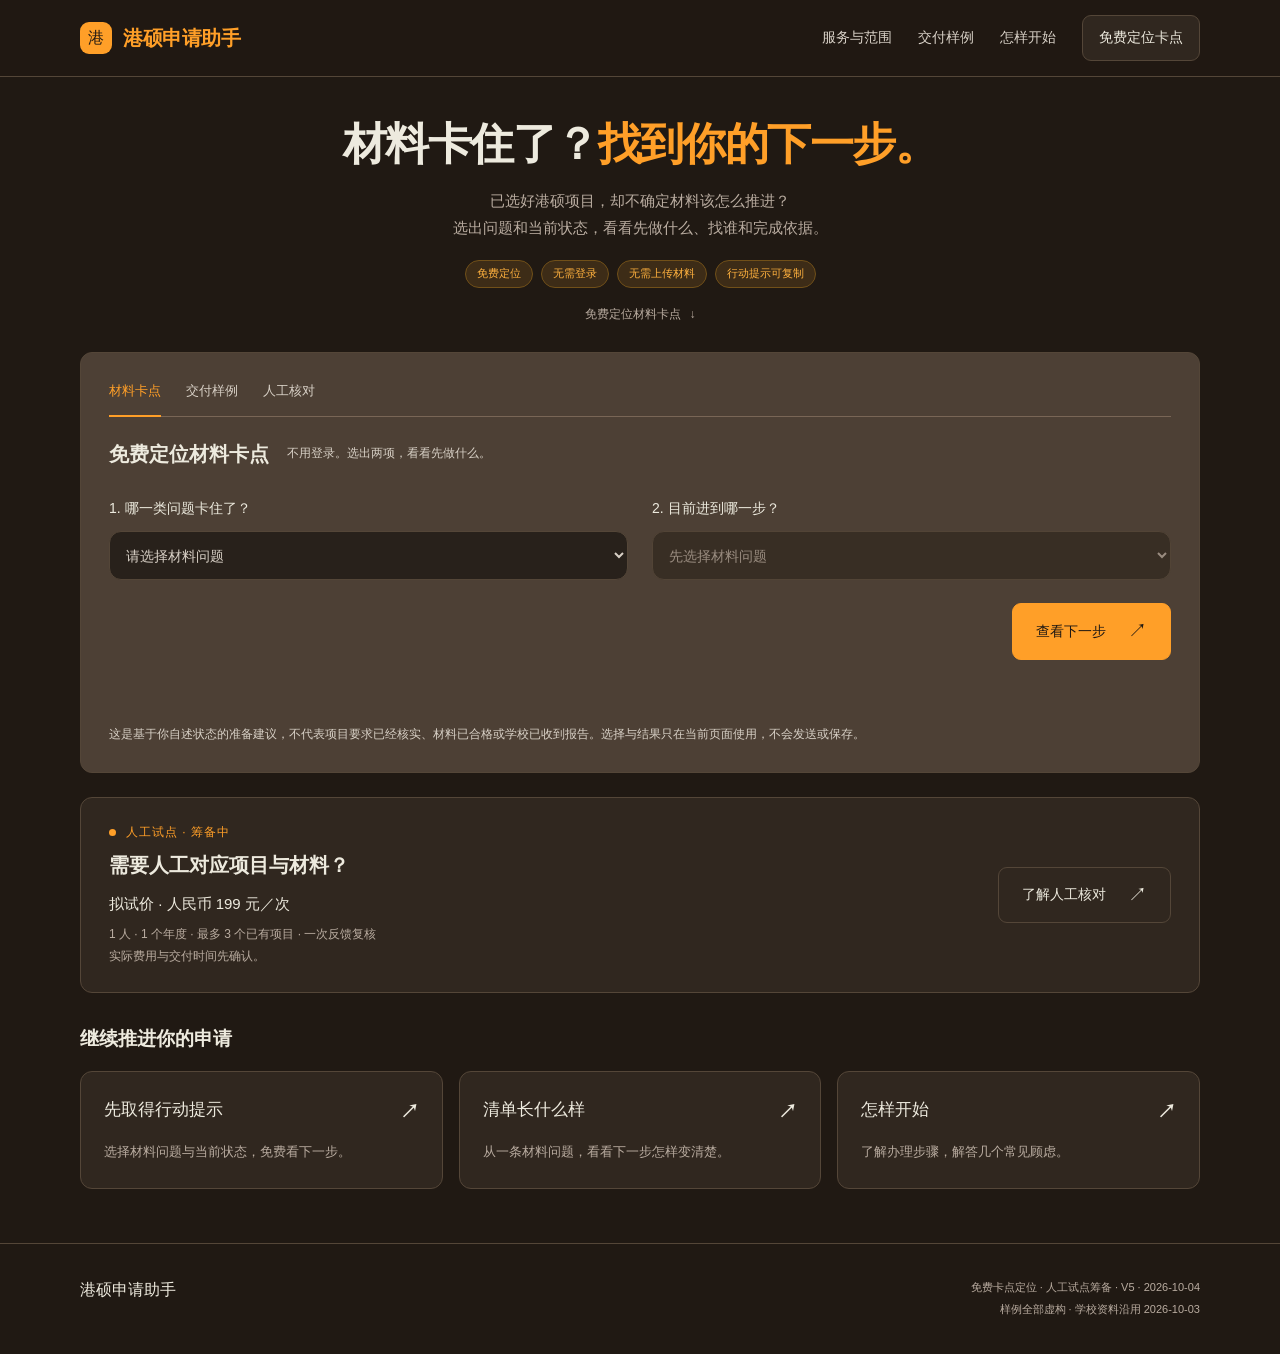
==== index.html @ a5b5af1b "Add local static preview for the Hong Kong master's application helper. Keep the site files at the r" ====
<!doctype html>
<html lang="zh-CN">
<head>
<meta charset="utf-8">
<meta name="viewport" content="width=device-width, initial-scale=1">
<title>港硕申请助手｜把材料缺口与下一步核对清楚</title>
<meta name="description" content="已选好港硕项目却被材料卡住？免费定位成绩单、条款冲突或推荐报告问题，取得下一步行动提示。">
<link rel="stylesheet" href="assets/site.css">
<script src="assets/site.js" defer></script>
</head>
<body>
<a class="skip-link" href="#main">跳到主要内容</a>
<header class="site-header">
<div class="wrap header-inner"><a class="brand" href="index.html"><span class="brand-symbol" aria-hidden="true">港</span>港硕申请助手</a><button class="menu-toggle" type="button" aria-expanded="false" aria-controls="site-nav">菜单</button><nav class="site-nav" id="site-nav" aria-label="主导航"><a href="services.html">服务与范围</a><a href="sample.html">交付样例</a><a href="guide.html">怎样开始</a><a href="#quick-check" class="nav-cta">免费定位卡点</a></nav></div>
</header>
<main id="main">
<div class="wrap">
<section class="home-hero fade-in" aria-labelledby="home-title">
<h1 id="home-title">材料卡住了？<em>找到你的下一步。</em></h1>
<p class="lead">已选好港硕项目，却不确定材料该怎么推进？<br>选出问题和当前状态，看看先做什么、找谁和完成依据。</p>
<ul class="hero-badges" aria-label="工具特点"><li>免费定位</li><li>无需登录</li><li>无需上传材料</li><li>行动提示可复制</li></ul>
<a class="hero-start" href="#quick-check">免费定位材料卡点 <span aria-hidden="true">↓</span></a>
</section>
<section class="quick-check home-tool" id="quick-check" aria-labelledby="quick-check-title">
<nav class="tool-nav" aria-label="工具入口"><a href="#quick-check" aria-current="location">材料卡点</a><a href="sample.html">交付样例</a><a href="services.html">人工核对</a></nav>
<div class="check-intro"><h2 id="quick-check-title">免费定位材料卡点</h2><p>不用登录。选出两项，看看先做什么。</p></div>
<form id="quick-check-form" hidden>
<div class="check-fields">
<div class="check-field"><label for="check-issue">1. 哪一类问题卡住了？</label><select id="check-issue" name="issue" required><option value="">请选择材料问题</option><option value="transcript">正式文件：成绩单尚缺或待核</option><option value="terms">官方条款说法不同</option><option value="report">推荐报告收件未确认</option></select></div>
<div class="check-field"><label for="check-state">2. 目前进到哪一步？</label><select id="check-state" name="state" required disabled><option value="">先选择材料问题</option></select></div>
</div>
<div class="actions"><button class="button" type="submit">查看下一步 <span class="arrow" aria-hidden="true">↗</span></button></div>
<p class="check-status" id="check-status" role="status" aria-live="polite"></p>
</form>
<noscript><p class="check-noscript">此处需要启用 JavaScript 才能按状态生成提示。你可以先看<a class="text-link" href="sample.html">材料卡点样例 ↗</a>，或前往<a class="text-link" href="consult.html#consultation">咨询页手动编辑草稿 ↗</a>。</p></noscript>
<article class="check-result" id="check-result" aria-labelledby="check-result-title" hidden>
<h3 id="check-result-title">你的下一步</h3><p class="check-selection" id="check-selection"></p>
<dl class="action-list"><div><dt>先做什么</dt><dd id="check-first"></dd></div><div><dt>找谁推进</dt><dd id="check-who"></dd></div><div><dt>完成依据</dt><dd id="check-evidence"></dd></div><div><dt>何时值得人工核对</dt><dd id="check-manual"></dd></div></dl>
<div class="actions"><button class="button secondary" id="copy-action" type="button">复制这份行动提示</button><a class="text-link" href="consult.html#consultation">整理咨询草稿 <span aria-hidden="true">↗</span></a></div>
<p class="copy-status" id="action-copy-status" role="status" aria-live="polite"></p>
<textarea class="action-copy-fallback" id="action-copy-fallback" readonly hidden aria-label="完整行动提示，供手动复制" aria-describedby="action-copy-status"></textarea>
</article>
<p class="check-disclosure">这是基于你自述状态的准备建议，不代表项目要求已经核实、材料已合格或学校已收到报告。选择与结果只在当前页面使用，不会发送或保存。</p>
</section>
<section class="home-offer" aria-labelledby="offer-title">
<div><p class="eyebrow">人工试点 · 筹备中</p><h2 id="offer-title">需要人工对应项目与材料？</h2><p class="price-inline"><strong>拟试价 · 人民币 199 元／次</strong>1 人 · 1 个年度 · 最多 3 个已有项目 · 一次反馈复核<br>实际费用与交付时间先确认。</p></div>
<a class="button secondary" href="services.html">了解人工核对 <span class="arrow" aria-hidden="true">↗</span></a>
</section>
<section class="home-explore" aria-labelledby="explore-title">
<h2 class="explore-heading" id="explore-title">继续推进你的申请</h2>
<div class="explore-grid">
<a class="explore-link" href="#quick-check"><span>先取得行动提示 <b class="arrow" aria-hidden="true">↗</b></span><p>选择材料问题与当前状态，免费看下一步。</p></a>
<a class="explore-link" href="sample.html"><span>清单长什么样 <b class="arrow" aria-hidden="true">↗</b></span><p>从一条材料问题，看看下一步怎样变清楚。</p></a>
<a class="explore-link" href="guide.html"><span>怎样开始 <b class="arrow" aria-hidden="true">↗</b></span><p>了解办理步骤，解答几个常见顾虑。</p></a>
</div>
</section>
</div>
</main>
<footer class="site-footer"><div class="wrap footer-inner"><p class="footer-brand">港硕申请助手</p><p class="footer-state">免费卡点定位 · 人工试点筹备 · V5 · 2026-10-04<br>样例全部虚构 · 学校资料沿用 2026-10-03</p></div></footer>
</body>
</html>
---- assets/site.css ----
:root{--paper:#201913;--surface:#30271f;--field:#28211b;--tool:#4d4035;--ink:#edeade;--text:#d8d0c6;--muted:#b9aca0;--line:#544638;--accent:#ff9f28;--accent-soft:#3d2c17;--warm:#453222;--sans:"Avenir Next","PingFang SC","Hiragino Sans GB","Microsoft YaHei",sans-serif}
*{box-sizing:border-box}html{scroll-behavior:smooth;scroll-padding-top:100px}body{color-scheme:dark;margin:0;background:var(--paper);color:var(--text);font:16px/1.8 var(--sans);-webkit-font-smoothing:antialiased}a{color:inherit;text-decoration:none}button,textarea,select{font:inherit}button,a,summary{-webkit-tap-highlight-color:transparent}button{cursor:pointer}
button:focus-visible,a:focus-visible,summary:focus-visible,textarea:focus-visible,select:focus-visible{outline:3px solid var(--accent);outline-offset:5px}
h1,h2,h3,p{margin:0}h1,h2,h3{color:var(--ink)}h1,h2{font-family:var(--sans);font-weight:700}h1{font-size:clamp(36px,4.5vw,58px);line-height:1.35;letter-spacing:-.03em}h2{font-size:clamp(27px,3vw,36px);line-height:1.5}h3{font-weight:600;font-size:19px;line-height:1.6}
[hidden]{display:none!important}.wrap{width:min(1120px,calc(100% - 80px));margin:auto}.narrow{width:min(880px,calc(100% - 80px));margin:auto}
.skip-link{position:fixed;z-index:30;top:-90px;left:18px;padding:10px 16px;background:var(--surface);color:var(--ink)}.skip-link:focus{top:12px}
.site-header{position:sticky;top:0;z-index:20;background:rgba(32,25,19,.97);border-bottom:1px solid var(--line)}.header-inner{height:76px;display:flex;align-items:center;justify-content:space-between;gap:30px}.brand{display:flex;align-items:center;gap:11px;white-space:nowrap;font-family:var(--sans);font-size:20px;font-weight:700;letter-spacing:-.02em;color:var(--accent)}.brand-symbol{display:grid;place-items:center;width:32px;height:32px;border-radius:9px;color:var(--paper);background:var(--accent);font-size:16px;font-weight:500}
.site-nav{display:flex;align-items:center;gap:26px;font-size:14px}.site-nav a{transition:color .18s}.site-nav a:hover,.site-nav a[aria-current=page]{color:var(--accent)}.site-nav a[aria-current=page]:not(.nav-cta){text-decoration:underline;text-decoration-color:var(--accent);text-underline-offset:8px}.nav-cta{border:1px solid var(--line);border-radius:9px;padding:9px 16px;color:var(--ink);background:var(--surface)}.nav-cta:hover{background:var(--accent-soft)}.menu-toggle{display:none;border:1px solid var(--line);border-radius:9px;background:transparent;padding:8px 14px;color:var(--ink);font-size:13px}
.eyebrow{font-size:12px;letter-spacing:.08em;color:var(--accent);display:flex;align-items:center;gap:10px;margin-bottom:24px}.eyebrow::before{content:"";width:7px;height:7px;border-radius:50%;background:currentColor}
.lead{font-size:17px;line-height:2;color:var(--muted);max-width:560px;margin-top:24px}.button{min-height:49px;display:inline-flex;align-items:center;justify-content:center;gap:22px;padding:13px 23px;border:1px solid var(--accent);border-radius:9px;color:var(--paper);background:var(--accent);font-size:14px;line-height:1.5;transition:transform .18s,background .18s}.button:hover{background:#ffb353;transform:translateY(-1px)}.button.secondary{color:var(--ink);background:transparent;border-color:var(--line)}.button.secondary:hover{background:var(--accent-soft);border-color:var(--accent)}
.arrow{font-size:19px;font-family:var(--sans)}.actions{display:flex;flex-wrap:wrap;gap:12px;margin-top:32px}.text-link{font-size:14px;display:inline-flex;align-items:center;gap:15px;border-bottom:1px solid var(--line);padding-bottom:4px}.text-link:hover{color:var(--accent);border-color:var(--accent)}
.home-hero{text-align:center;padding:36px 0 25px}.home-hero h1{font-size:clamp(30px,3.5vw,44px);line-height:1.4;letter-spacing:-.035em}.home-hero h1 em{font-style:normal;display:inline-block;color:var(--accent)}.home-hero .lead{max-width:700px;font-size:15px;line-height:1.85;margin:12px auto 0}.hero-badges{display:flex;flex-wrap:wrap;justify-content:center;gap:8px;list-style:none;padding:0;margin:18px 0 0}.hero-badges li{padding:4px 11px;border:1px solid #715019;border-radius:30px;background:var(--accent-soft);color:#ffb13e;font-size:11px;line-height:1.6}.hero-start{display:inline-flex;align-items:center;gap:9px;font-size:12px;color:var(--muted);margin-top:16px}.hero-start:hover{color:var(--accent)}.price-inline{margin-top:10px;font-size:12px;color:var(--muted);line-height:1.9}.price-inline strong{display:block;color:var(--ink);font-size:15px;font-weight:500;margin-bottom:4px}
.tag{display:inline-block;font-size:11px;line-height:1.5;border-radius:50px;padding:5px 11px;background:var(--accent-soft);color:var(--accent)}.tag.warm{background:var(--warm);color:var(--accent)}
.home-explore{padding:32px 0 54px}.home-offer{display:flex;align-items:center;justify-content:space-between;gap:30px;border:1px solid var(--line);border-radius:12px;background:var(--surface);padding:24px 28px}.home-offer .eyebrow{margin-bottom:7px}.home-offer h2{font-size:20px}.home-offer .button{flex-shrink:0}.explore-heading{font-size:19px;color:var(--ink);margin-bottom:17px}.explore-grid{display:grid;grid-template-columns:repeat(3,minmax(0,1fr));gap:16px}.explore-link{display:block;padding:23px;border:1px solid var(--line);border-radius:12px;background:var(--surface);transition:border-color .2s}.explore-link:hover{border-color:var(--accent)}.explore-link span{display:flex;justify-content:space-between;gap:16px;font-size:17px;color:var(--ink)}.explore-link p{font-size:13px;color:var(--muted);margin-top:11px;line-height:1.9}
.breadcrumb{padding-top:31px;font-size:12px;color:var(--muted);display:flex;align-items:center;flex-wrap:wrap;gap:12px}.breadcrumb a:hover{color:var(--accent)}.page-intro{padding:55px 0 57px}.page-intro .eyebrow{margin-bottom:18px}.page-intro h1{font-size:clamp(34px,4vw,48px)}.page-intro .lead{max-width:630px;font-size:16px;margin-top:21px}.page-body{padding-bottom:80px}
.service-layout{display:grid;grid-template-columns:1.24fr .9fr;gap:80px;align-items:start}.service-row{display:grid;grid-template-columns:35px 1fr;gap:21px;padding:27px 0;border-bottom:1px solid var(--line)}.service-row:first-child{padding-top:3px}.service-icon{width:29px;height:29px;border:1px solid var(--line);color:var(--accent);border-radius:50%;display:grid;place-items:center;font-size:14px;line-height:1}.service-row p{font-size:14px;color:var(--muted);margin-top:9px;max-width:460px}
.price-panel{border:1px solid var(--line);border-radius:12px;background:var(--surface);color:var(--text);padding:36px}.price-panel .eyebrow{color:var(--muted);margin-bottom:18px}.price-number{display:flex;align-items:baseline;gap:8px;color:var(--accent);font:700 60px/1.2 var(--sans)}.price-number span{font:13px/1.6 var(--sans)}.scope-list{margin:24px 0 0;padding:21px 0 0;list-style:none;border-top:1px solid var(--line);font-size:14px;line-height:2.2}.price-panel .small{margin-top:20px;color:var(--muted);font-size:12px}.price-panel .button{width:100%;margin-top:24px;background:var(--accent);color:var(--paper);border-color:var(--accent)}
.boundary{margin-top:37px;font-size:13px;color:var(--muted);line-height:2}.boundary strong{display:block;color:var(--ink);font-size:14px;margin-bottom:6px;font-weight:500}.inline-detail{margin-top:25px;border-top:1px solid var(--line);border-bottom:1px solid var(--line);font-size:14px}.inline-detail summary{padding:19px 0;cursor:pointer;color:var(--ink)}.inline-detail p{font-size:13px;color:var(--muted);padding:0 0 20px;line-height:2}
.page-next{margin-top:50px;border-top:1px solid var(--line);padding-top:26px;display:flex;justify-content:space-between;align-items:center;gap:25px;font-size:14px;color:var(--muted)}
.case-feature{display:grid;grid-template-columns:1fr 1fr;gap:58px;background:var(--surface);border:1px solid var(--line);border-radius:12px;padding:42px}.case-feature h2{margin-top:18px;font-size:30px}.case-feature .case-quote{font-size:18px;color:var(--ink);line-height:1.9;font-family:var(--sans);max-width:330px}.case-feature .case-caption{font-size:13px;color:var(--muted);margin-top:18px;max-width:350px}.case-result{padding-top:0}.case-result div{padding:17px 0;border-bottom:1px solid var(--line)}.case-result div:first-child{padding-top:0}.case-result div:last-child{border-bottom:0}.case-result dt{font-size:11px;color:var(--accent);margin-bottom:5px}.case-result dd{margin:0;font-size:15px;color:var(--ink)}
.other-cases{margin-top:39px}.other-cases h2{font:14px/1.8 var(--sans);color:var(--muted);margin-bottom:11px}.case-link{display:flex;align-items:center;justify-content:space-between;gap:20px;padding:23px 0;border-bottom:1px solid var(--line)}.case-link h3{font-size:17px;font-weight:500}.case-link p{font-size:13px;color:var(--muted);margin-top:6px}.case-link:hover h3{color:var(--accent)}.source-note{font-size:11px;color:var(--muted);line-height:1.9;margin-top:28px}
.case-nav{display:flex;flex-wrap:wrap;gap:10px;margin-bottom:29px}.case-nav a{padding:9px 16px;border:1px solid var(--line);border-radius:50px;font-size:13px;background:transparent}.case-nav a[aria-current=page]{background:var(--accent-soft);border-color:var(--accent);color:var(--accent)}
.detail-sheet{border:1px solid var(--line);border-radius:12px;background:var(--surface);padding:38px 42px}.status-row{display:flex;flex-wrap:wrap;align-items:center;gap:14px;font-size:12px;color:var(--muted);padding-bottom:26px;border-bottom:1px solid var(--line)}.detail-step{padding:26px 0;display:grid;grid-template-columns:120px 1fr;gap:24px;border-bottom:1px solid var(--line)}.detail-step:last-child{border-bottom:0;padding-bottom:0}.detail-step h2{font:13px/2 var(--sans);color:var(--accent)}.detail-step h3{font-size:18px;font-weight:500;margin-bottom:9px}.detail-step p{font-size:14px;color:var(--muted);line-height:2}
.reference-data{margin-top:33px;border-top:1px solid var(--line);border-bottom:1px solid var(--line)}.reference-data>summary{padding:22px 0;font-size:14px;cursor:pointer;color:var(--ink)}.reference-data>div{padding-bottom:24px}.project-card{padding:22px 0;border-top:1px solid var(--line)}.project-heading{display:flex;justify-content:space-between;align-items:start;gap:20px}.project-heading h3{font-size:17px}.project-heading p{font-size:11px;color:var(--muted);margin-top:4px}.project-status{font-size:11px;flex-shrink:0;color:var(--accent)}.project-facts{display:grid;grid-template-columns:1fr 1fr;gap:22px;margin:24px 0}.project-facts dt{font-size:11px;color:var(--accent);margin-bottom:5px}.project-facts dd{margin:0;font-size:13px;color:var(--muted)}.project-sources{display:flex;flex-wrap:wrap;gap:10px 18px;font-size:11px;color:var(--muted)}.project-sources a{border-bottom:1px solid var(--line)}
.guide-layout{display:grid;grid-template-columns:1fr 1fr;gap:78px}.step-item{padding:26px 0 30px;display:grid;grid-template-columns:38px 1fr;gap:17px;border-bottom:1px solid var(--line)}.step-item:first-child{padding-top:0}.step-item .step-number{font:700 23px/1.6 var(--sans);color:var(--accent)}.step-item p{margin-top:9px;font-size:14px;color:var(--muted)}.faq-heading{font-size:15px;margin-bottom:8px}
.faq details{border-bottom:1px solid var(--line)}.faq summary{cursor:pointer;font-size:15px;color:var(--ink);padding:20px 0;list-style:none;display:flex;align-items:center;justify-content:space-between;gap:20px}.faq summary::-webkit-details-marker{display:none}.faq summary::after{content:"+";font-size:21px;font-weight:300}.faq details[open] summary::after{content:"−"}.faq details p{padding:0 0 22px;font-size:13px;color:var(--muted);line-height:2}
.contact-layout{display:grid;grid-template-columns:.8fr 1.2fr;gap:70px;align-items:start}.contact-note{font-size:15px;color:var(--muted);max-width:350px}.contact-note .tag{margin-bottom:18px}.contact-note p{margin-bottom:20px}.contact-hints{list-style:none;margin:0;padding:22px 0 0;border-top:1px solid var(--line);font-size:13px;line-height:2.4}.contact-hints li{display:flex;gap:13px}.contact-hints span{color:var(--accent)}
.draft-panel{background:var(--surface);border:1px solid var(--line);border-radius:12px;padding:30px}.draft-panel label{display:block;font-size:14px;color:var(--ink);margin-bottom:15px}.draft-panel textarea{display:block;width:100%;min-height:235px;resize:vertical;border:1px solid var(--line);border-radius:12px;background:var(--field);padding:20px;color:var(--text);font-size:14px;line-height:2}.draft-panel .actions{margin-top:21px;align-items:center}.draft-panel .small{font-size:12px;color:var(--muted)}.copy-status{min-height:27px;margin-top:15px;font-size:12px;color:var(--accent);line-height:1.9}
.quick-check{background:var(--tool);border:1px solid var(--line);border-radius:12px;padding:26px 28px;margin-bottom:24px}.check-intro h2{font-size:24px}.check-intro p{font-size:14px;color:var(--text);margin-top:8px}.check-fields{display:grid;grid-template-columns:1fr 1fr;gap:24px;margin-top:27px}.check-field{min-width:0}.check-field label{display:block;font-size:14px;color:var(--ink);margin-bottom:10px}.check-field select{display:block;width:100%;min-width:0;min-height:49px;border:1px solid var(--line);border-radius:12px;background:var(--field);padding:10px 12px;color:var(--text);font-size:14px}.check-field select:disabled{color:var(--muted);background:var(--surface)}.quick-check .actions{margin-top:23px;align-items:center}#quick-check-form .actions{justify-content:flex-end}.check-status{min-height:27px;margin-top:15px;font-size:12px;color:var(--accent)}.check-result{border-top:1px solid var(--line);padding-top:25px;margin-top:10px}.action-copy-fallback{display:block;width:100%;min-height:260px;resize:vertical;border:1px solid var(--line);border-radius:12px;background:var(--field);padding:16px;color:var(--text);font-size:13px;line-height:2;margin-top:15px}.check-result h3{font-family:var(--sans);font-size:24px}.check-selection{font-size:13px;color:var(--muted);margin-top:10px}.action-list{margin:20px 0 0}.action-list div{display:grid;grid-template-columns:145px 1fr;gap:20px;border-bottom:1px solid var(--line);padding:15px 0}.action-list dt{color:var(--accent);font-size:13px}.action-list dd{margin:0;font-size:14px;overflow-wrap:anywhere}.action-list div:last-child{border-bottom:0}.check-disclosure,.check-noscript{font-size:12px;color:var(--text);line-height:2;margin-top:20px}.check-noscript .text-link{font-size:12px;margin:0 4px}.consultation-title{font-size:27px;margin-bottom:29px}.free-service{display:flex;align-items:center;justify-content:space-between;gap:35px;padding:29px 0 36px;margin-bottom:40px;border-bottom:1px solid var(--line)}.free-service .eyebrow{margin-bottom:13px}.free-service h2{font-size:27px}.free-service p:not(.eyebrow){font-size:14px;color:var(--muted);margin-top:13px;max-width:640px}.free-service .button{flex-shrink:0}
.tool-nav{display:flex;flex-wrap:wrap;gap:25px;border-bottom:1px solid #796656;padding-bottom:13px;margin-bottom:22px;font-size:13px;color:var(--text)}.tool-nav a{position:relative}.tool-nav a[aria-current=location]{color:var(--accent)}.tool-nav a[aria-current=location]::after{content:"";position:absolute;left:0;right:0;bottom:-14px;height:2px;background:var(--accent)}.tool-nav a:hover{color:var(--accent)}.home-tool .check-intro{display:flex;align-items:center;flex-wrap:wrap;gap:7px 18px}.home-tool .check-intro h2{font-size:20px}.home-tool .check-intro p{margin:0;font-size:12px}
.site-footer{border-top:1px solid var(--line);padding:32px 0 34px;font-size:11px;color:var(--muted)}.footer-inner{display:flex;justify-content:space-between;gap:30px;align-items:start}.footer-brand{font-family:var(--sans);font-size:16px;color:var(--ink)}.footer-state{text-align:right;line-height:2}
.fade-in{animation:arrive .55s both}@keyframes arrive{from{opacity:0;transform:translateY(10px)}to{opacity:1;transform:translateY(0)}}
@media(max-width:1000px){.site-nav{gap:20px}.service-layout,.guide-layout{gap:45px}.case-feature{gap:35px;padding:34px}.contact-layout{gap:38px}}
@media(max-width:760px){
.wrap,.narrow{width:calc(100% - 40px)}.header-inner{height:68px;gap:14px}.brand{font-size:18px}.brand-symbol{width:29px;height:29px;font-size:14px}.menu-toggle{display:block}
.site-nav{display:none;position:absolute;top:67px;left:0;right:0;padding:22px 20px 27px;background:var(--paper);border-bottom:1px solid var(--line);box-shadow:0 12px 18px #0003;flex-direction:column;align-items:stretch;gap:0}.site-nav.is-open{display:flex}.site-nav a{padding:13px 18px}.site-nav .nav-cta{margin-top:10px;text-align:center}
.home-hero{padding:31px 0 24px}.home-hero h1{font-size:31px}.home-hero .lead{font-size:13px}.hero-badges{gap:6px;margin-top:14px}.hero-badges li{font-size:10px;padding:4px 9px}.hero-start{margin-top:13px}h1{font-size:39px;line-height:1.4}.eyebrow{margin-bottom:21px;font-size:11px}.lead{font-size:15px;margin-top:21px}.actions{margin-top:27px;gap:10px}.button{padding:13px 18px;font-size:13px;gap:17px;min-height:48px}.price-inline{margin-top:10px;font-size:11px}.price-inline strong{font-size:14px}
.home-explore{padding:27px 0 40px}.home-offer{flex-direction:column;align-items:start;gap:19px;padding:23px}.home-offer h2{font-size:18px}.explore-heading{margin-bottom:12px}.explore-grid{grid-template-columns:1fr;gap:11px}.explore-link{padding:20px}.explore-link span{font-size:18px}.explore-link p{margin-top:7px;font-size:12px}
.breadcrumb{padding-top:23px;font-size:11px}.page-intro{padding:35px 0 37px}.page-intro h1{font-size:34px;line-height:1.5}.page-intro .lead{font-size:14px;margin-top:16px}.page-body{padding-bottom:48px}
.service-layout,.guide-layout,.contact-layout{grid-template-columns:1fr;gap:35px}.service-row{padding:23px 0;gap:16px;grid-template-columns:30px 1fr}.service-row h3{font-size:18px}.service-row p{font-size:13px}.price-panel{padding:29px}.price-number{font-size:53px}.boundary{margin-top:27px}.page-next{margin-top:35px;padding-top:22px;align-items:start;flex-direction:column;gap:16px;font-size:13px}
.case-feature{grid-template-columns:1fr;gap:27px;padding:27px 25px;border-radius:12px}.case-feature h2{font-size:26px;margin-top:15px}.case-feature .case-quote{font-size:18px}.case-feature .case-caption{font-size:12px;margin-top:15px}.case-result{margin:0}.case-result dd{font-size:14px}
.other-cases{margin-top:30px}.case-link{padding:20px 0}.case-link h3{font-size:16px}.case-link p{font-size:12px}.case-nav{gap:8px;margin-bottom:23px}.case-nav a{font-size:12px;padding:8px 13px}.detail-sheet{padding:27px 25px;border-radius:12px}.detail-step{grid-template-columns:1fr;gap:10px;padding:23px 0}.detail-step h3{font-size:17px}.detail-step p{font-size:13px}.project-heading{flex-direction:column;gap:7px}.project-facts{grid-template-columns:1fr;gap:17px}.source-note{margin-top:24px;font-size:10px}
.guide-layout{gap:40px}.step-item{padding:22px 0 25px}.step-item h3{font-size:18px}.step-item p{font-size:13px}.contact-note{max-width:none;font-size:14px}.draft-panel{padding:25px 22px;border-radius:12px}.draft-panel textarea{padding:16px;min-height:270px;font-size:13px}.draft-panel .actions{gap:15px}
.quick-check{padding:23px 20px;border-radius:12px;margin-bottom:20px}.tool-nav{gap:20px;font-size:12px;margin-bottom:21px}.home-tool .check-intro h2{font-size:20px}.check-intro h2{font-size:25px}.check-intro p{font-size:13px}.check-fields{grid-template-columns:1fr;gap:20px;margin-top:23px}.check-field select{font-size:13px}.action-list div{grid-template-columns:1fr;gap:7px;padding:17px 0}.action-list dd{font-size:13px}.check-result h3{font-size:23px}.quick-check .actions{gap:17px}.consultation-title{font-size:25px;margin-bottom:23px}.free-service{flex-direction:column;align-items:start;gap:22px;padding:0 0 30px;margin-bottom:32px}.free-service h2{font-size:25px}.free-service p:not(.eyebrow){font-size:13px}
.site-footer{padding:27px 0}.footer-inner{flex-direction:column;gap:13px}.footer-state{text-align:left;font-size:10px}
}
@media(prefers-reduced-motion:reduce){html{scroll-behavior:auto}*,*::before,*::after{animation:none!important;transition:none!important}}
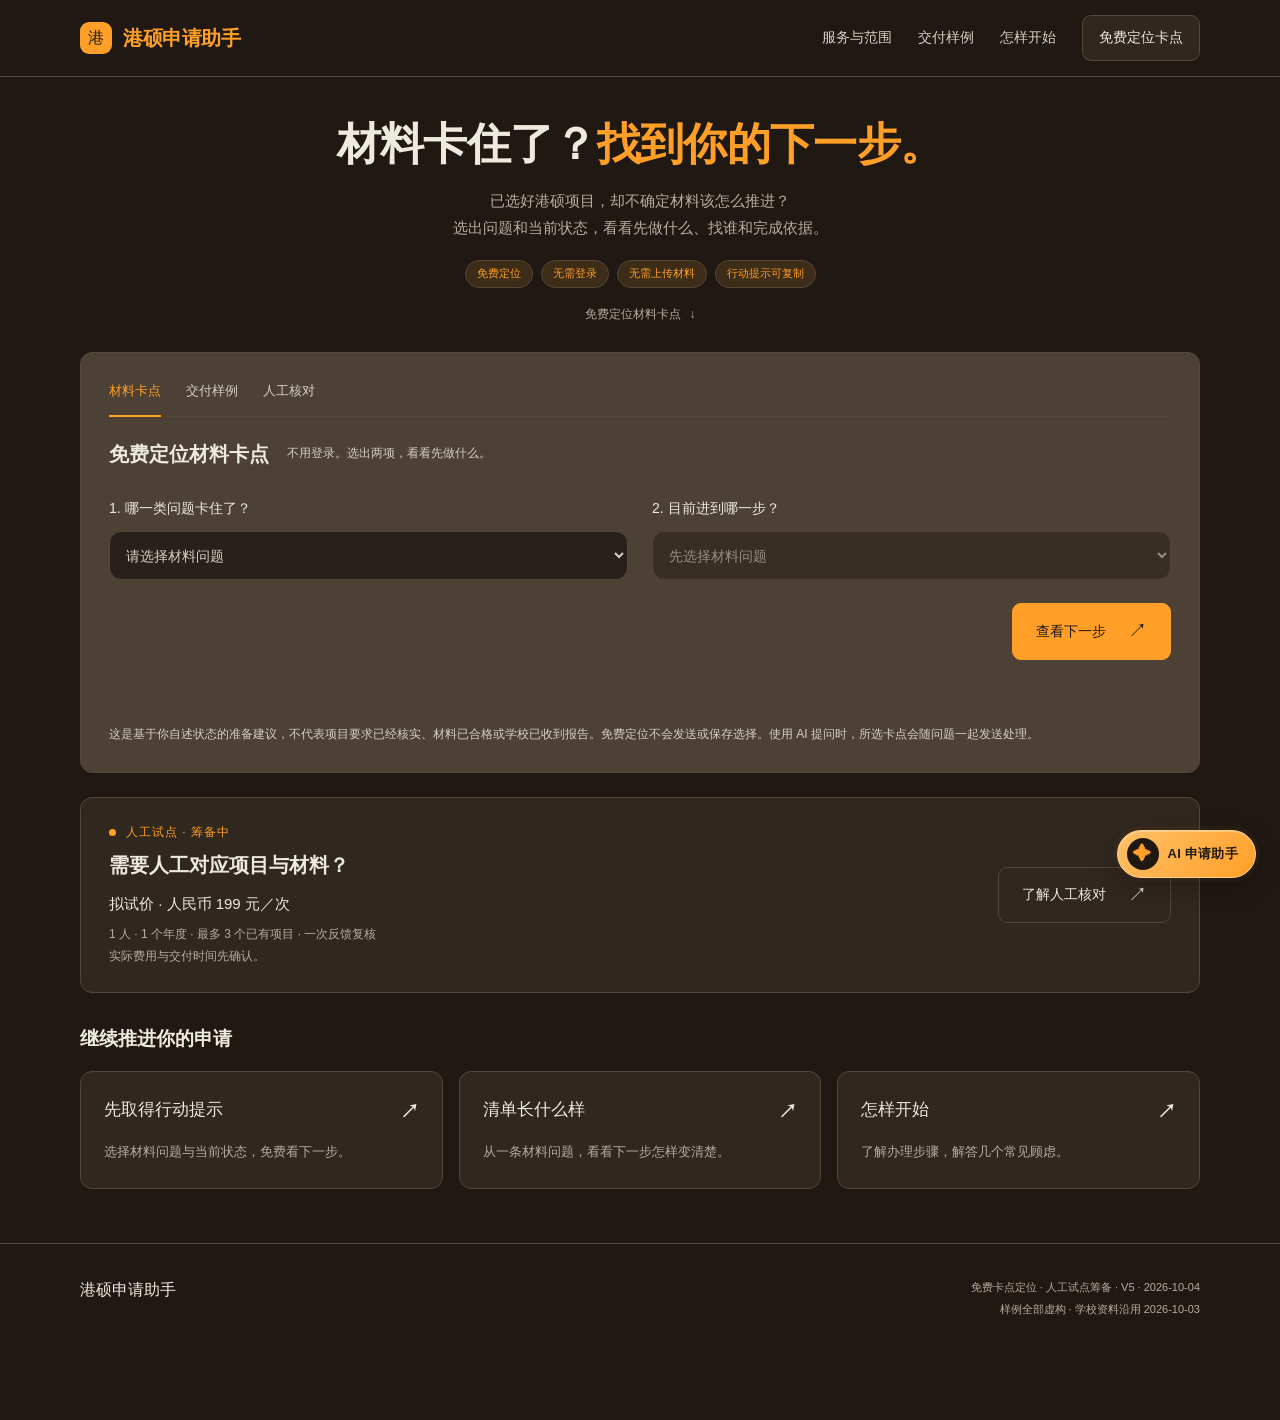
==== commit c82c5707: "Add DeepSeek assistant and update AI launcher" ====
--- a/index.html
+++ b/index.html
@@ -6,7 +6,9 @@
 <title>港硕申请助手｜把材料缺口与下一步核对清楚</title>
 <meta name="description" content="已选好港硕项目却被材料卡住？免费定位成绩单、条款冲突或推荐报告问题，取得下一步行动提示。">
 <link rel="stylesheet" href="assets/site.css">
+<link rel="stylesheet" href="assets/assistant.css">
 <script src="assets/site.js" defer></script>
+<script src="assets/assistant.js" defer></script>
 </head>
 <body>
 <a class="skip-link" href="#main">跳到主要内容</a>
@@ -40,7 +42,7 @@
 <p class="copy-status" id="action-copy-status" role="status" aria-live="polite"></p>
 <textarea class="action-copy-fallback" id="action-copy-fallback" readonly hidden aria-label="完整行动提示，供手动复制" aria-describedby="action-copy-status"></textarea>
 </article>
-<p class="check-disclosure">这是基于你自述状态的准备建议，不代表项目要求已经核实、材料已合格或学校已收到报告。选择与结果只在当前页面使用，不会发送或保存。</p>
+<p class="check-disclosure">这是基于你自述状态的准备建议，不代表项目要求已经核实、材料已合格或学校已收到报告。免费定位不会发送或保存选择。使用 AI 提问时，所选卡点会随问题一起发送处理。</p>
 </section>
 <section class="home-offer" aria-labelledby="offer-title">
 <div><p class="eyebrow">人工试点 · 筹备中</p><h2 id="offer-title">需要人工对应项目与材料？</h2><p class="price-inline"><strong>拟试价 · 人民币 199 元／次</strong>1 人 · 1 个年度 · 最多 3 个已有项目 · 一次反馈复核<br>实际费用与交付时间先确认。</p></div>
--- a/assets/site.css
+++ b/assets/site.css
@@ -1,7 +1,7 @@
 :root{--paper:#201913;--surface:#30271f;--field:#28211b;--tool:#4d4035;--ink:#edeade;--text:#d8d0c6;--muted:#b9aca0;--line:#544638;--accent:#ff9f28;--accent-soft:#3d2c17;--warm:#453222;--sans:"Avenir Next","PingFang SC","Hiragino Sans GB","Microsoft YaHei",sans-serif}
 *{box-sizing:border-box}html{scroll-behavior:smooth;scroll-padding-top:100px}body{color-scheme:dark;margin:0;background:var(--paper);color:var(--text);font:16px/1.8 var(--sans);-webkit-font-smoothing:antialiased}a{color:inherit;text-decoration:none}button,textarea,select{font:inherit}button,a,summary{-webkit-tap-highlight-color:transparent}button{cursor:pointer}
 button:focus-visible,a:focus-visible,summary:focus-visible,textarea:focus-visible,select:focus-visible{outline:3px solid var(--accent);outline-offset:5px}
-h1,h2,h3,p{margin:0}h1,h2,h3{color:var(--ink)}h1,h2{font-family:var(--sans);font-weight:700}h1{font-size:clamp(36px,4.5vw,58px);line-height:1.35;letter-spacing:-.03em}h2{font-size:clamp(27px,3vw,36px);line-height:1.5}h3{font-weight:600;font-size:19px;line-height:1.6}
+h1,h2,h3,p{margin:0}h1,h2,h3{color:var(--ink)}h1,h2{font-family:var(--sans);font-weight:700}h1{font-size:clamp(36px,4.5vw,58px);line-height:1.35;letter-spacing:-.01em}h2{font-size:clamp(27px,3vw,36px);line-height:1.5}h3{font-weight:600;font-size:19px;line-height:1.6}
 [hidden]{display:none!important}.wrap{width:min(1120px,calc(100% - 80px));margin:auto}.narrow{width:min(880px,calc(100% - 80px));margin:auto}
 .skip-link{position:fixed;z-index:30;top:-90px;left:18px;padding:10px 16px;background:var(--surface);color:var(--ink)}.skip-link:focus{top:12px}
 .site-header{position:sticky;top:0;z-index:20;background:rgba(32,25,19,.97);border-bottom:1px solid var(--line)}.header-inner{height:76px;display:flex;align-items:center;justify-content:space-between;gap:30px}.brand{display:flex;align-items:center;gap:11px;white-space:nowrap;font-family:var(--sans);font-size:20px;font-weight:700;letter-spacing:-.02em;color:var(--accent)}.brand-symbol{display:grid;place-items:center;width:32px;height:32px;border-radius:9px;color:var(--paper);background:var(--accent);font-size:16px;font-weight:500}
@@ -9,7 +9,7 @@
 .eyebrow{font-size:12px;letter-spacing:.08em;color:var(--accent);display:flex;align-items:center;gap:10px;margin-bottom:24px}.eyebrow::before{content:"";width:7px;height:7px;border-radius:50%;background:currentColor}
 .lead{font-size:17px;line-height:2;color:var(--muted);max-width:560px;margin-top:24px}.button{min-height:49px;display:inline-flex;align-items:center;justify-content:center;gap:22px;padding:13px 23px;border:1px solid var(--accent);border-radius:9px;color:var(--paper);background:var(--accent);font-size:14px;line-height:1.5;transition:transform .18s,background .18s}.button:hover{background:#ffb353;transform:translateY(-1px)}.button.secondary{color:var(--ink);background:transparent;border-color:var(--line)}.button.secondary:hover{background:var(--accent-soft);border-color:var(--accent)}
 .arrow{font-size:19px;font-family:var(--sans)}.actions{display:flex;flex-wrap:wrap;gap:12px;margin-top:32px}.text-link{font-size:14px;display:inline-flex;align-items:center;gap:15px;border-bottom:1px solid var(--line);padding-bottom:4px}.text-link:hover{color:var(--accent);border-color:var(--accent)}
-.home-hero{text-align:center;padding:36px 0 25px}.home-hero h1{font-size:clamp(30px,3.5vw,44px);line-height:1.4;letter-spacing:-.035em}.home-hero h1 em{font-style:normal;display:inline-block;color:var(--accent)}.home-hero .lead{max-width:700px;font-size:15px;line-height:1.85;margin:12px auto 0}.hero-badges{display:flex;flex-wrap:wrap;justify-content:center;gap:8px;list-style:none;padding:0;margin:18px 0 0}.hero-badges li{padding:4px 11px;border:1px solid #715019;border-radius:30px;background:var(--accent-soft);color:#ffb13e;font-size:11px;line-height:1.6}.hero-start{display:inline-flex;align-items:center;gap:9px;font-size:12px;color:var(--muted);margin-top:16px}.hero-start:hover{color:var(--accent)}.price-inline{margin-top:10px;font-size:12px;color:var(--muted);line-height:1.9}.price-inline strong{display:block;color:var(--ink);font-size:15px;font-weight:500;margin-bottom:4px}
+.home-hero{text-align:center;padding:36px 0 25px}.home-hero h1{font-size:clamp(30px,3.5vw,44px);line-height:1.4;letter-spacing:-.015em}.home-hero h1 em{font-style:normal;display:inline-block;color:var(--accent)}.home-hero .lead{max-width:700px;font-size:15px;line-height:1.85;margin:12px auto 0}.hero-badges{display:flex;flex-wrap:wrap;justify-content:center;gap:8px;list-style:none;padding:0;margin:18px 0 0}.hero-badges li{padding:4px 11px;border:1px solid var(--line);border-radius:30px;background:var(--accent-soft);color:var(--accent);font-size:11px;line-height:1.6}.hero-start{display:inline-flex;align-items:center;gap:9px;font-size:12px;color:var(--muted);margin-top:16px}.hero-start:hover{color:var(--accent)}.price-inline{margin-top:10px;font-size:12px;color:var(--muted);line-height:1.9}.price-inline strong{display:block;color:var(--ink);font-size:15px;font-weight:500;margin-bottom:4px}
 .tag{display:inline-block;font-size:11px;line-height:1.5;border-radius:50px;padding:5px 11px;background:var(--accent-soft);color:var(--accent)}.tag.warm{background:var(--warm);color:var(--accent)}
 .home-explore{padding:32px 0 54px}.home-offer{display:flex;align-items:center;justify-content:space-between;gap:30px;border:1px solid var(--line);border-radius:12px;background:var(--surface);padding:24px 28px}.home-offer .eyebrow{margin-bottom:7px}.home-offer h2{font-size:20px}.home-offer .button{flex-shrink:0}.explore-heading{font-size:19px;color:var(--ink);margin-bottom:17px}.explore-grid{display:grid;grid-template-columns:repeat(3,minmax(0,1fr));gap:16px}.explore-link{display:block;padding:23px;border:1px solid var(--line);border-radius:12px;background:var(--surface);transition:border-color .2s}.explore-link:hover{border-color:var(--accent)}.explore-link span{display:flex;justify-content:space-between;gap:16px;font-size:17px;color:var(--ink)}.explore-link p{font-size:13px;color:var(--muted);margin-top:11px;line-height:1.9}
 .breadcrumb{padding-top:31px;font-size:12px;color:var(--muted);display:flex;align-items:center;flex-wrap:wrap;gap:12px}.breadcrumb a:hover{color:var(--accent)}.page-intro{padding:55px 0 57px}.page-intro .eyebrow{margin-bottom:18px}.page-intro h1{font-size:clamp(34px,4vw,48px)}.page-intro .lead{max-width:630px;font-size:16px;margin-top:21px}.page-body{padding-bottom:80px}
@@ -27,7 +27,7 @@
 .contact-layout{display:grid;grid-template-columns:.8fr 1.2fr;gap:70px;align-items:start}.contact-note{font-size:15px;color:var(--muted);max-width:350px}.contact-note .tag{margin-bottom:18px}.contact-note p{margin-bottom:20px}.contact-hints{list-style:none;margin:0;padding:22px 0 0;border-top:1px solid var(--line);font-size:13px;line-height:2.4}.contact-hints li{display:flex;gap:13px}.contact-hints span{color:var(--accent)}
 .draft-panel{background:var(--surface);border:1px solid var(--line);border-radius:12px;padding:30px}.draft-panel label{display:block;font-size:14px;color:var(--ink);margin-bottom:15px}.draft-panel textarea{display:block;width:100%;min-height:235px;resize:vertical;border:1px solid var(--line);border-radius:12px;background:var(--field);padding:20px;color:var(--text);font-size:14px;line-height:2}.draft-panel .actions{margin-top:21px;align-items:center}.draft-panel .small{font-size:12px;color:var(--muted)}.copy-status{min-height:27px;margin-top:15px;font-size:12px;color:var(--accent);line-height:1.9}
 .quick-check{background:var(--tool);border:1px solid var(--line);border-radius:12px;padding:26px 28px;margin-bottom:24px}.check-intro h2{font-size:24px}.check-intro p{font-size:14px;color:var(--text);margin-top:8px}.check-fields{display:grid;grid-template-columns:1fr 1fr;gap:24px;margin-top:27px}.check-field{min-width:0}.check-field label{display:block;font-size:14px;color:var(--ink);margin-bottom:10px}.check-field select{display:block;width:100%;min-width:0;min-height:49px;border:1px solid var(--line);border-radius:12px;background:var(--field);padding:10px 12px;color:var(--text);font-size:14px}.check-field select:disabled{color:var(--muted);background:var(--surface)}.quick-check .actions{margin-top:23px;align-items:center}#quick-check-form .actions{justify-content:flex-end}.check-status{min-height:27px;margin-top:15px;font-size:12px;color:var(--accent)}.check-result{border-top:1px solid var(--line);padding-top:25px;margin-top:10px}.action-copy-fallback{display:block;width:100%;min-height:260px;resize:vertical;border:1px solid var(--line);border-radius:12px;background:var(--field);padding:16px;color:var(--text);font-size:13px;line-height:2;margin-top:15px}.check-result h3{font-family:var(--sans);font-size:24px}.check-selection{font-size:13px;color:var(--muted);margin-top:10px}.action-list{margin:20px 0 0}.action-list div{display:grid;grid-template-columns:145px 1fr;gap:20px;border-bottom:1px solid var(--line);padding:15px 0}.action-list dt{color:var(--accent);font-size:13px}.action-list dd{margin:0;font-size:14px;overflow-wrap:anywhere}.action-list div:last-child{border-bottom:0}.check-disclosure,.check-noscript{font-size:12px;color:var(--text);line-height:2;margin-top:20px}.check-noscript .text-link{font-size:12px;margin:0 4px}.consultation-title{font-size:27px;margin-bottom:29px}.free-service{display:flex;align-items:center;justify-content:space-between;gap:35px;padding:29px 0 36px;margin-bottom:40px;border-bottom:1px solid var(--line)}.free-service .eyebrow{margin-bottom:13px}.free-service h2{font-size:27px}.free-service p:not(.eyebrow){font-size:14px;color:var(--muted);margin-top:13px;max-width:640px}.free-service .button{flex-shrink:0}
-.tool-nav{display:flex;flex-wrap:wrap;gap:25px;border-bottom:1px solid #796656;padding-bottom:13px;margin-bottom:22px;font-size:13px;color:var(--text)}.tool-nav a{position:relative}.tool-nav a[aria-current=location]{color:var(--accent)}.tool-nav a[aria-current=location]::after{content:"";position:absolute;left:0;right:0;bottom:-14px;height:2px;background:var(--accent)}.tool-nav a:hover{color:var(--accent)}.home-tool .check-intro{display:flex;align-items:center;flex-wrap:wrap;gap:7px 18px}.home-tool .check-intro h2{font-size:20px}.home-tool .check-intro p{margin:0;font-size:12px}
+.tool-nav{display:flex;flex-wrap:wrap;gap:25px;border-bottom:1px solid var(--line);padding-bottom:13px;margin-bottom:22px;font-size:13px;color:var(--text)}.tool-nav a{position:relative}.tool-nav a[aria-current=location]{color:var(--accent)}.tool-nav a[aria-current=location]::after{content:"";position:absolute;left:0;right:0;bottom:-14px;height:2px;background:var(--accent)}.tool-nav a:hover{color:var(--accent)}.home-tool .check-intro{display:flex;align-items:center;flex-wrap:wrap;gap:7px 18px}.home-tool .check-intro h2{font-size:20px}.home-tool .check-intro p{margin:0;font-size:12px}
 .site-footer{border-top:1px solid var(--line);padding:32px 0 34px;font-size:11px;color:var(--muted)}.footer-inner{display:flex;justify-content:space-between;gap:30px;align-items:start}.footer-brand{font-family:var(--sans);font-size:16px;color:var(--ink)}.footer-state{text-align:right;line-height:2}
 .fade-in{animation:arrive .55s both}@keyframes arrive{from{opacity:0;transform:translateY(10px)}to{opacity:1;transform:translateY(0)}}
 @media(max-width:1000px){.site-nav{gap:20px}.service-layout,.guide-layout{gap:45px}.case-feature{gap:35px;padding:34px}.contact-layout{gap:38px}}
--- a/assets/assistant.css
+++ b/assets/assistant.css
@@ -0,0 +1,17 @@
+.ai-assistant{position:fixed;right:24px;bottom:22px;z-index:40}
+.ai-launcher{display:flex;align-items:center;gap:9px;min-height:48px;border:1px solid #ffd18a;border-radius:999px;background:linear-gradient(135deg,#ffc168,var(--accent));color:var(--paper);padding:7px 17px 7px 9px;box-shadow:0 8px 24px #0004,0 0 0 4px #ff9f280d,inset 0 1px 0 #ffffff50;font-size:13px;font-weight:600;line-height:1.4;letter-spacing:.02em;transition:transform .18s,border-color .18s,box-shadow .18s}
+.ai-launcher:hover{transform:translateY(-2px);border-color:#ffe0b1;background:linear-gradient(135deg,#ffd18a,#ffb353);box-shadow:0 11px 28px #0005,0 0 0 4px #ff9f281a,inset 0 1px 0 #ffffff60}.ai-launcher:active{transform:translateY(0)}.ai-mark{display:grid;place-items:center;flex-shrink:0;width:32px;height:32px;border-radius:50%;background:var(--paper);color:var(--accent);font-size:18px;line-height:1}.ai-assistant button:focus-visible{outline:1px solid var(--accent);outline-offset:3px}
+@media(prefers-reduced-motion:reduce){.ai-launcher{transition:none}.ai-launcher:hover{transform:none}}
+.ai-panel{position:absolute;right:0;bottom:66px;width:390px;max-height:calc(100dvh - 130px);display:flex;flex-direction:column;background:var(--surface);border:1px solid var(--line);border-radius:10px;box-shadow:0 18px 65px #0009;overflow:hidden}
+.ai-header{display:flex;align-items:center;justify-content:space-between;gap:20px;padding:18px 24px;border-bottom:1px solid var(--line);flex-shrink:0}
+.ai-kicker{font-size:9px;letter-spacing:.18em;color:var(--accent);margin-bottom:4px}.ai-header h2{font-size:20px;letter-spacing:.015em;font-weight:500}
+.ai-close{background:transparent;border:0;color:var(--muted);width:44px;height:44px;font-size:27px;line-height:1;flex-shrink:0}.ai-close:hover{color:var(--accent)}
+.ai-content{padding:18px 24px;overflow-y:auto;min-height:0;flex:1;overscroll-behavior:contain;scrollbar-width:thin;scrollbar-color:var(--line) transparent}
+.ai-context{font-size:12px;margin-bottom:13px;padding:8px 10px;border-left:1px solid var(--accent);background:var(--field);color:var(--text);line-height:1.8}
+.ai-note{font-size:11px;color:var(--muted);line-height:1.8;margin-bottom:14px}
+.ai-prompts{display:grid;gap:8px}.ai-prompts button{text-align:left;border:1px solid var(--line);border-radius:5px;background:transparent;color:var(--text);padding:8px 10px;font-size:12px;line-height:1.7}.ai-prompts button:hover{border-color:var(--accent);color:var(--accent)}
+.ai-messages{display:grid;gap:14px}.ai-message{display:grid;gap:6px;padding:12px 14px;background:var(--field);border-radius:6px;color:var(--text);font-size:13px;line-height:1.9;white-space:pre-wrap;overflow-wrap:anywhere}.ai-message:first-child{margin-top:20px}.ai-message.is-user{margin-left:28px;border:1px solid var(--line)}.ai-message.is-assistant{margin-right:12px}.ai-message-label{font-size:11px;color:var(--accent);letter-spacing:.03em}
+.ai-form{padding:14px 24px 16px;border-top:1px solid var(--line);flex-shrink:0;background:var(--surface)}.ai-input-label{display:block;font-size:11px;color:var(--muted);margin-bottom:7px}.ai-form textarea{display:block;width:100%;height:76px;min-height:76px;max-height:120px;resize:vertical;background:var(--field);color:var(--ink);border:1px solid var(--line);border-radius:6px;padding:10px 12px;font-size:14px;line-height:1.8}.ai-form textarea::placeholder{color:var(--muted)}.ai-form textarea:focus,.ai-form textarea:focus-visible{border-color:var(--accent);outline:none;box-shadow:none}
+.ai-form-actions{display:flex;align-items:center;gap:14px;justify-content:space-between;margin-top:9px}.ai-status{font-size:11px;color:var(--muted);line-height:1.7}.ai-send{flex-shrink:0;min-height:38px;background:var(--accent);color:var(--paper);border:1px solid var(--accent);border-radius:5px;padding:7px 12px;font-size:12px}.ai-send:disabled{opacity:.4;cursor:not-allowed}.ai-send span{margin-left:7px}.site-footer{padding-bottom:100px}
+@media(max-width:760px){html.ai-modal-open,body.ai-modal-open{overflow:hidden}.ai-assistant{right:16px;bottom:calc(16px + env(safe-area-inset-bottom))}.ai-launcher{min-height:46px;gap:8px;padding:8px 15px 8px 9px;font-size:12px}.ai-mark{width:28px;height:28px;font-size:16px}.ai-assistant.is-open .ai-launcher{display:none}.ai-panel{position:fixed;inset:0;width:100%;height:100dvh;max-height:none;border:0;border-radius:0;background:var(--paper);box-shadow:none}.ai-header{padding:calc(12px + env(safe-area-inset-top)) 18px 12px;gap:14px}.ai-kicker{display:none}.ai-header h2{font-size:19px}.ai-content{padding:16px 18px}.ai-form{padding:12px 18px calc(12px + env(safe-area-inset-bottom));background:var(--paper)}.ai-form textarea{height:72px;min-height:72px;max-height:72px;resize:none;font-size:16px}.ai-status{font-size:11px}.ai-message.is-user{margin-left:18px}.ai-message.is-assistant{margin-right:0}}
+@media(max-height:600px){.ai-header{padding:calc(8px + env(safe-area-inset-top)) 18px 8px}.ai-header h2{font-size:18px}.ai-kicker{display:none}.ai-content{padding:12px 18px}.ai-form{padding:10px 18px calc(10px + env(safe-area-inset-bottom))}.ai-input-label{margin-bottom:5px}.ai-form textarea{height:52px;min-height:52px;max-height:52px;resize:none}.ai-form-actions{margin-top:7px}.ai-note{margin-bottom:12px}}
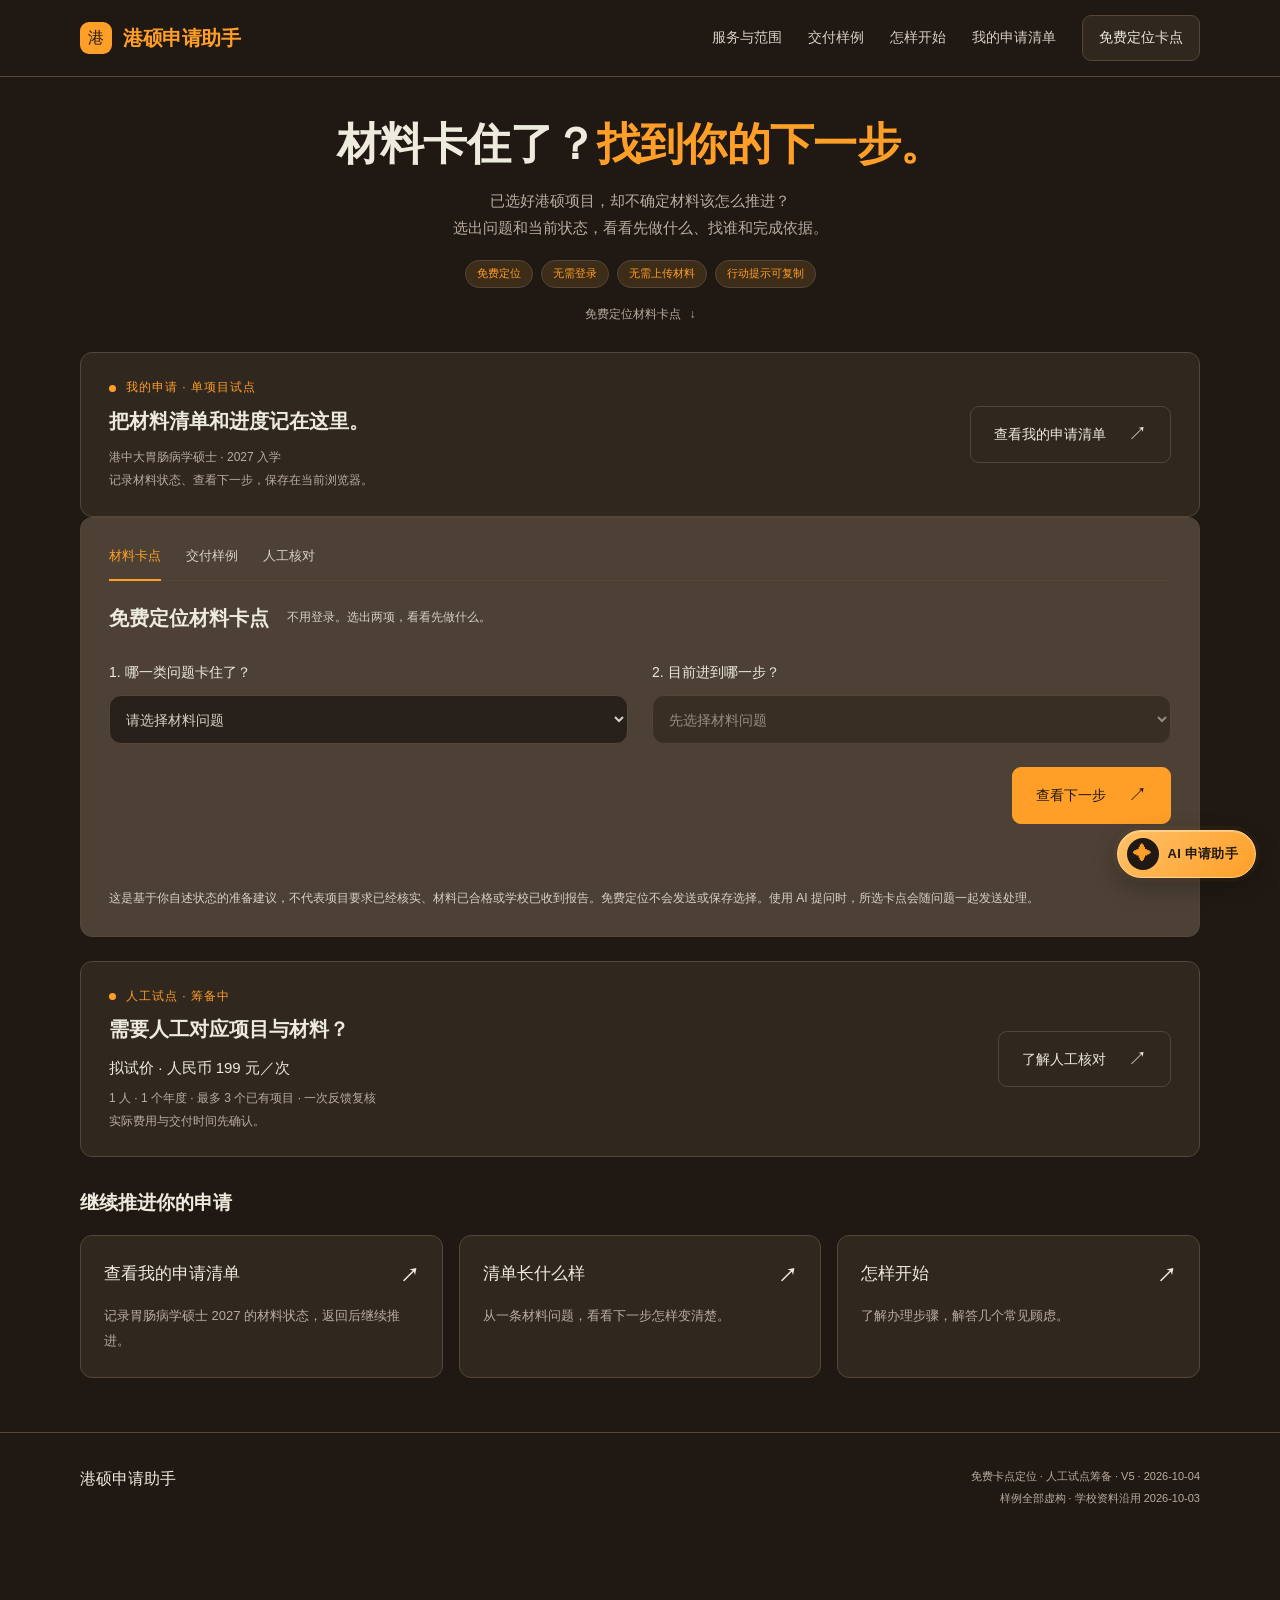
==== commit 2797b926: "Add personal application checklist and progress" ====
--- a/index.html
+++ b/index.html
@@ -13,7 +13,7 @@
 <body>
 <a class="skip-link" href="#main">跳到主要内容</a>
 <header class="site-header">
-<div class="wrap header-inner"><a class="brand" href="index.html"><span class="brand-symbol" aria-hidden="true">港</span>港硕申请助手</a><button class="menu-toggle" type="button" aria-expanded="false" aria-controls="site-nav">菜单</button><nav class="site-nav" id="site-nav" aria-label="主导航"><a href="services.html">服务与范围</a><a href="sample.html">交付样例</a><a href="guide.html">怎样开始</a><a href="#quick-check" class="nav-cta">免费定位卡点</a></nav></div>
+<div class="wrap header-inner"><a class="brand" href="index.html"><span class="brand-symbol" aria-hidden="true">港</span>港硕申请助手</a><button class="menu-toggle" type="button" aria-expanded="false" aria-controls="site-nav">菜单</button><nav class="site-nav" id="site-nav" aria-label="主导航"><a href="services.html">服务与范围</a><a href="sample.html">交付样例</a><a href="guide.html">怎样开始</a><a href="progress.html">我的申请清单</a><a href="#quick-check" class="nav-cta">免费定位卡点</a></nav></div>
 </header>
 <main id="main">
 <div class="wrap">
@@ -22,6 +22,10 @@
 <p class="lead">已选好港硕项目，却不确定材料该怎么推进？<br>选出问题和当前状态，看看先做什么、找谁和完成依据。</p>
 <ul class="hero-badges" aria-label="工具特点"><li>免费定位</li><li>无需登录</li><li>无需上传材料</li><li>行动提示可复制</li></ul>
 <a class="hero-start" href="#quick-check">免费定位材料卡点 <span aria-hidden="true">↓</span></a>
+</section>
+<section class="home-offer" aria-labelledby="progress-entry-title">
+<div><p class="eyebrow">我的申请 · 单项目试点</p><h2 id="progress-entry-title">把材料清单和进度记在这里。</h2><p class="price-inline">港中大胃肠病学硕士 · 2027 入学<br>记录材料状态、查看下一步，保存在当前浏览器。</p></div>
+<a class="button secondary" href="progress.html">查看我的申请清单 <span class="arrow" aria-hidden="true">↗</span></a>
 </section>
 <section class="quick-check home-tool" id="quick-check" aria-labelledby="quick-check-title">
 <nav class="tool-nav" aria-label="工具入口"><a href="#quick-check" aria-current="location">材料卡点</a><a href="sample.html">交付样例</a><a href="services.html">人工核对</a></nav>
@@ -51,7 +55,7 @@
 <section class="home-explore" aria-labelledby="explore-title">
 <h2 class="explore-heading" id="explore-title">继续推进你的申请</h2>
 <div class="explore-grid">
-<a class="explore-link" href="#quick-check"><span>先取得行动提示 <b class="arrow" aria-hidden="true">↗</b></span><p>选择材料问题与当前状态，免费看下一步。</p></a>
+<a class="explore-link" href="progress.html"><span>查看我的申请清单 <b class="arrow" aria-hidden="true">↗</b></span><p>记录胃肠病学硕士 2027 的材料状态，返回后继续推进。</p></a>
 <a class="explore-link" href="sample.html"><span>清单长什么样 <b class="arrow" aria-hidden="true">↗</b></span><p>从一条材料问题，看看下一步怎样变清楚。</p></a>
 <a class="explore-link" href="guide.html"><span>怎样开始 <b class="arrow" aria-hidden="true">↗</b></span><p>了解办理步骤，解答几个常见顾虑。</p></a>
 </div>
--- a/assets/assistant.css
+++ b/assets/assistant.css
@@ -9,9 +9,11 @@
 .ai-content{padding:18px 24px;overflow-y:auto;min-height:0;flex:1;overscroll-behavior:contain;scrollbar-width:thin;scrollbar-color:var(--line) transparent}
 .ai-context{font-size:12px;margin-bottom:13px;padding:8px 10px;border-left:1px solid var(--accent);background:var(--field);color:var(--text);line-height:1.8}
 .ai-note{font-size:11px;color:var(--muted);line-height:1.8;margin-bottom:14px}
+.ai-target-label{display:block;font-size:11px;color:var(--muted);margin-bottom:7px}.ai-target{display:block;width:100%;min-height:42px;padding:8px 10px;background:var(--field);color:var(--ink);border:1px solid var(--line);border-radius:5px;font-size:12px}.ai-target:focus-visible{outline:1px solid var(--accent);outline-offset:3px}.ai-target:disabled{opacity:.6}.ai-target-note{font-size:11px;color:var(--muted);line-height:1.7;margin:7px 0 14px}
+.ai-sources{display:grid;gap:4px;border-top:1px solid var(--line);padding-top:10px;margin-top:5px;white-space:normal;font-size:11px;line-height:1.7}.ai-sources>a{color:var(--accent);text-decoration:underline;text-underline-offset:3px}.ai-sources>span{color:var(--muted)}.ai-sources>a:focus-visible{outline:1px solid var(--accent);outline-offset:2px}
 .ai-prompts{display:grid;gap:8px}.ai-prompts button{text-align:left;border:1px solid var(--line);border-radius:5px;background:transparent;color:var(--text);padding:8px 10px;font-size:12px;line-height:1.7}.ai-prompts button:hover{border-color:var(--accent);color:var(--accent)}
 .ai-messages{display:grid;gap:14px}.ai-message{display:grid;gap:6px;padding:12px 14px;background:var(--field);border-radius:6px;color:var(--text);font-size:13px;line-height:1.9;white-space:pre-wrap;overflow-wrap:anywhere}.ai-message:first-child{margin-top:20px}.ai-message.is-user{margin-left:28px;border:1px solid var(--line)}.ai-message.is-assistant{margin-right:12px}.ai-message-label{font-size:11px;color:var(--accent);letter-spacing:.03em}
 .ai-form{padding:14px 24px 16px;border-top:1px solid var(--line);flex-shrink:0;background:var(--surface)}.ai-input-label{display:block;font-size:11px;color:var(--muted);margin-bottom:7px}.ai-form textarea{display:block;width:100%;height:76px;min-height:76px;max-height:120px;resize:vertical;background:var(--field);color:var(--ink);border:1px solid var(--line);border-radius:6px;padding:10px 12px;font-size:14px;line-height:1.8}.ai-form textarea::placeholder{color:var(--muted)}.ai-form textarea:focus,.ai-form textarea:focus-visible{border-color:var(--accent);outline:none;box-shadow:none}
 .ai-form-actions{display:flex;align-items:center;gap:14px;justify-content:space-between;margin-top:9px}.ai-status{font-size:11px;color:var(--muted);line-height:1.7}.ai-send{flex-shrink:0;min-height:38px;background:var(--accent);color:var(--paper);border:1px solid var(--accent);border-radius:5px;padding:7px 12px;font-size:12px}.ai-send:disabled{opacity:.4;cursor:not-allowed}.ai-send span{margin-left:7px}.site-footer{padding-bottom:100px}
-@media(max-width:760px){html.ai-modal-open,body.ai-modal-open{overflow:hidden}.ai-assistant{right:16px;bottom:calc(16px + env(safe-area-inset-bottom))}.ai-launcher{min-height:46px;gap:8px;padding:8px 15px 8px 9px;font-size:12px}.ai-mark{width:28px;height:28px;font-size:16px}.ai-assistant.is-open .ai-launcher{display:none}.ai-panel{position:fixed;inset:0;width:100%;height:100dvh;max-height:none;border:0;border-radius:0;background:var(--paper);box-shadow:none}.ai-header{padding:calc(12px + env(safe-area-inset-top)) 18px 12px;gap:14px}.ai-kicker{display:none}.ai-header h2{font-size:19px}.ai-content{padding:16px 18px}.ai-form{padding:12px 18px calc(12px + env(safe-area-inset-bottom));background:var(--paper)}.ai-form textarea{height:72px;min-height:72px;max-height:72px;resize:none;font-size:16px}.ai-status{font-size:11px}.ai-message.is-user{margin-left:18px}.ai-message.is-assistant{margin-right:0}}
+@media(max-width:760px){html.ai-modal-open,body.ai-modal-open{overflow:hidden}.ai-assistant{right:16px;bottom:calc(16px + env(safe-area-inset-bottom))}.ai-launcher{min-height:46px;gap:8px;padding:8px 15px 8px 9px;font-size:12px}.ai-mark{width:28px;height:28px;font-size:16px}.ai-assistant.is-open .ai-launcher{display:none}.ai-panel{position:fixed;inset:0;width:100%;height:100dvh;max-height:none;border:0;border-radius:0;background:var(--paper);box-shadow:none}.ai-header{padding:calc(12px + env(safe-area-inset-top)) 18px 12px;gap:14px}.ai-kicker{display:none}.ai-header h2{font-size:19px}.ai-content{padding:16px 18px}.ai-target{font-size:16px}.ai-form{padding:12px 18px calc(12px + env(safe-area-inset-bottom));background:var(--paper)}.ai-form textarea{height:72px;min-height:72px;max-height:72px;resize:none;font-size:16px}.ai-status{font-size:11px}.ai-message.is-user{margin-left:18px}.ai-message.is-assistant{margin-right:0}}
 @media(max-height:600px){.ai-header{padding:calc(8px + env(safe-area-inset-top)) 18px 8px}.ai-header h2{font-size:18px}.ai-kicker{display:none}.ai-content{padding:12px 18px}.ai-form{padding:10px 18px calc(10px + env(safe-area-inset-bottom))}.ai-input-label{margin-bottom:5px}.ai-form textarea{height:52px;min-height:52px;max-height:52px;resize:none}.ai-form-actions{margin-top:7px}.ai-note{margin-bottom:12px}}
